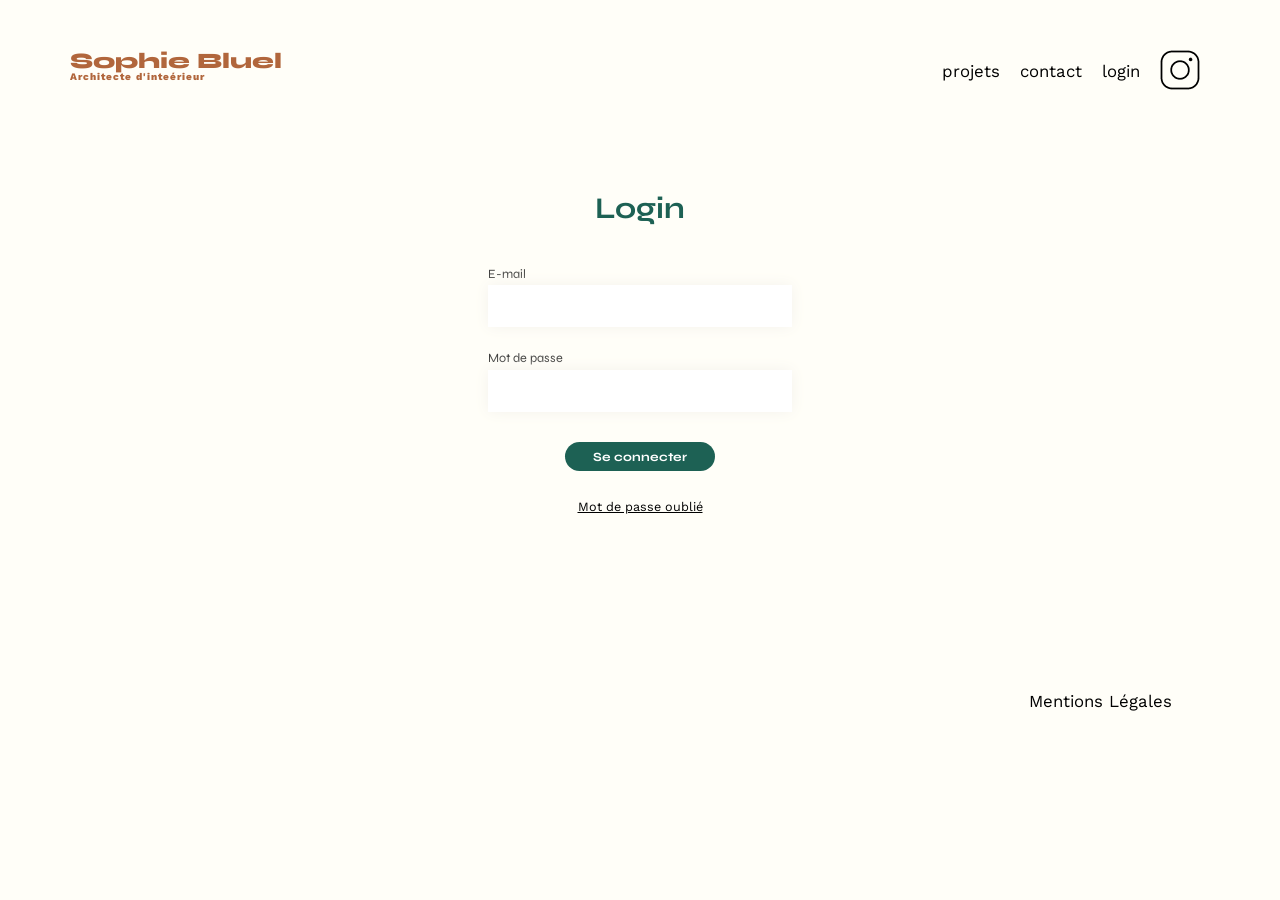
==== FrontEnd/connexion.html @ 9ab876b7 "Initial commit" ====
<!DOCTYPE html>
<html lang="fr">

<head>
    <meta charset="UTF-8">
    <title>Login</title>
    <meta name="viewport" content="width=device-width, initial-scale=1.0">
    <link rel="preconnect" href="https://fonts.googleapis.com">
    <link rel="preconnect" href="https://fonts.gstatic.com" crossorigin>
    <link href="https://fonts.googleapis.com/css2?family=Syne:wght@700;800&family=Work+Sans&display=swap"
        rel="stylesheet">
    <meta name="description" content="">
    <link rel="stylesheet" href="./assets/style.css">
</head>

<body>
    <header>
        <h1>Sophie Bluel <span>Architecte d'inteérieur</span></h1>
        <nav>
            <ul>
                <a href="index.html">projets</a>
                <a href="index.html#contact">contact</a>
                <a href="connexion.html">login</a>
                <li><img src="./assets/icons/instagram.png" alt="Instagram"></li>
            </ul>
        </nav>
    </header>

    <main>
        <section id="connexion">
            <h2>Login</h2>
            <form class="loginForm" action="#" method="#">
                <div class="connexionForm">
                    <label for="email">E-mail</label>
                    <input type="email" name="email" id="email" required>
                </div>
                <div class="connexionForm">
                    <label for="password">Mot de passe</label>
                    <input type="password" name="password" id="password" required>
                </div>
                <input class="submitBtn" type="submit" id="submitUserInfo" value="Se connecter">
                <a href="#">Mot de passe oublié</a>
            </form>

        </section>
    </main>

    <footer>
        <nav>
            <ul>
                <li>Mentions Légales</li>
            </ul>
        </nav>
    </footer>
</body>

<script src="./assets/connexion.js"></script>

</html>
---- FrontEnd/assets/style.css ----
/* http://meyerweb.com/eric/tools/css/reset/
   v2.0 | 20110126
   License: none (public domain)
*/

html,
body,
div,
span,
applet,
object,
iframe,
h1,
h2,
h3,
h4,
h5,
h6,
p,
blockquote,
pre,
a,
abbr,
acronym,
address,
big,
cite,
code,
del,
dfn,
em,
img,
ins,
kbd,
q,
s,
samp,
small,
strike,
strong,
sub,
sup,
tt,
var,
b,
u,
i,
center,
dl,
dt,
dd,
ol,
ul,
li,
fieldset,
form,
label,
legend,
table,
caption,
tbody,
tfoot,
thead,
tr,
th,
td,
article,
aside,
canvas,
details,
embed,
figure,
figcaption,
footer,
header,
hgroup,
menu,
nav,
output,
ruby,
section,
summary,
time,
mark,
audio,
video {
	margin: 0;
	padding: 0;
	border: 0;
	font-size: 100%;
	font: inherit;
	vertical-align: baseline;
}

/* HTML5 display-role reset for older browsers */
article,
aside,
details,
figcaption,
figure,
footer,
header,
hgroup,
menu,
nav,
section {
	display: block;
}

body {
	line-height: 1;
}

ol,
ul {
	list-style: none;
}

blockquote,
q {
	quotes: none;
}

blockquote:before,
blockquote:after,
q:before,
q:after {
	content: '';
	content: none;
}

table {
	border-collapse: collapse;
	border-spacing: 0;
}

/** end reset css**/
body {
	max-width: 1140px;
	margin: auto;
	font-family: 'Work Sans';
	font-size: 14px;
}

header {
	display: flex;
	justify-content: space-between;
	margin: 50px 0
}

section {
	margin: 50px 0
}

h1 {
	display: flex;
	flex-direction: column;
	font-family: 'Syne';
	font-size: 22px;
	font-weight: 800;
	color: #B1663C
}

h1>span {
	font-family: 'Work Sans';
	font-size: 10px;
	letter-spacing: 0.1em;
	;
}

h2 {
	font-family: 'Syne';
	font-weight: 700;
	font-size: 30px;
	color: #1D6154
}

nav ul {
	display: flex;
	align-items: center;
	list-style-type: none;

}

nav li,
a {
	padding: 0 10px;
	font-size: 1.2em;
	text-decoration: none;
	color: black;
}

ul a:hover {
	color: #B1663C;
}


#introduction {
	display: flex;
	align-items: center;
}

#introduction figure {
	flex: 1
}

#introduction img {
	display: block;
	margin: auto;
	width: 80%;
}

#introduction article {
	flex: 1
}

#introduction h2 {
	margin-bottom: 1em;
}

#introduction p {
	margin-bottom: 0.5em;
}

#portfolio h2 {
	text-align: center;
	margin-bottom: 1em;
}

.gallery {
	width: 100%;
	display: grid;
	grid-template-columns: 1fr 1fr 1fr;
	grid-column-gap: 20px;
	grid-row-gap: 30px;
}

.gallery figure {
	width: 100%;
	height: 505px;
}

.gallery img {
	width: 100%;
	height: 100%;
	object-fit: cover;
}

#contact {
	width: 50%;
	margin: auto;
}

#contact>* {
	text-align: center;

}

#contact h2 {
	margin-bottom: 20px;
}

#contact form {
	text-align: left;
	margin-top: 30px;
	display: flex;
	flex-direction: column;
}

#contact input {
	height: 50px;
	font-size: 1.2em;
	border: none;
	box-shadow: 0px 4px 14px rgba(0, 0, 0, 0.09);
}

#contact label {
	margin: 2em 0 1em 0;
}

#contact textarea {
	border: none;
	box-shadow: 0px 4px 14px rgba(0, 0, 0, 0.09);
}

input[type="submit"] {
	font-family: 'Syne';
	font-weight: 700;
	color: white;
	background-color: #1D6154;
	margin: 2em auto;
	width: 180px;
	text-align: center;
	border-radius: 60px;
}

footer nav ul {
	display: flex;
	justify-content: flex-end;
	margin: 2em
}


/*filtre*/

.filtre {
	display: flex;
	justify-content: center;
	margin-bottom: 30px;
}

.filterButton {
	font-family: 'Syne';
	font-size: 0.9em;
	color: #1D6154;
	background-color: white;
	border-color: #1D6154;
	border-width: 1px;
	text-align: center;
	border-radius: 60px;
	padding: 7px 20px 7px 20px;
	margin-top: 30px;
	margin-right: 10px;
	margin-bottom: 25px;
}

.filterButton:focus,
.filterButton.selected {
	background-color: #1D6154;
	color: white;
	border-width: 0px;
}

button[autofocus] {
	outline: none;
}


/*login*/

body {
	background-color: rgba(255, 254, 248, 255);
}

#logout {
	display: none;
}

#login {
	display: block
}


#connexion {
	display: flex;
	flex-direction: column;
	align-items: center;
	height: 450px;
	margin-top: 100px;

}

#connexion h2 {
	margin-bottom: 20px;
}

#connexion form {
	display: flex;
	flex-direction: column;
	align-items: center;
}

.connexionForm {
	display: flex;
	flex-direction: column;
	margin-top: 25px;
}

#connexion button {
	margin-top: 25px;
}

#email,
#password {
	width: 300px;
	height: 40px;
	box-shadow: 0px 0px 15px rgba(244, 243, 237, 255);
	border-width: 0px;

}

#connexion label {
	font-family: 'Syne';
	font-size: 0.9em;
	color: rgba(0, 0, 0, 0.756);
	margin-bottom: 5px;

}

#submitUserInfo {
	font-family: 'Syne';
	font-size: 0.9em;
	color: white;
	background-color: #1D6154;
	border-width: 0px;
	text-align: center;
	border-radius: 60px;
	padding: 7px 25px 7px 25px;
	width: 150px;
	margin-top: 30px;
	cursor: pointer;
}

#connexion a {
	margin-top: 5px;
	font-size: 0.9em;
	text-decoration: underline;
}


/* Mode connecté */

#headerEditMode {
	width: 100%;
	background-color: black;
	display: flex;
	align-items: center;
	justify-content: center;
	margin-top: 0px;
	height: 50px;
}

#logo-edition {
	display: flex;
	align-items: baseline;
}

#headerEditMode i {
	font-size: 1.1em;
	color: white;

}

#headerEditMode p {
	color: white;
	margin-left: 5px;
}

#headerEditMode button {
	margin-left: 15px;
	border-radius: 60px;
	padding: 9px 20px 9px 20px;
	font-family: 'Work Sans';
	font-weight: 600;
	border-width: 0px;
}


#figure-modify {
	display: flex;
	width: 80%;
	margin: auto;
	margin-top: 15px;
}

#figure-modify-a {
	display: flex;
	width: 80%;
	margin-bottom: 10px;
}

#figure-modify i {
	font-size: 1.2em;
}


#portfolio-modify {
	display: flex;
	justify-content: center;
	align-items: baseline;
}

#portfolio-modify i {
	margin-left: 30px;
	font-size: 1.2em;
}



/*Modal*/

#modal {
	display: none;
	position: fixed;
	z-index: 1;
	left: 0;
	top: 0;
	width: 100%;
	height: 100%;
	overflow: auto;
	background: rgba(0, 0, 0, 0.3);

}

#modal-content {
	background-color: #fff;
	margin: 15% auto;
	padding: 20px;
	border: 1px solid #888;
	border-radius: 10px;
	width: 80%;
	max-width: 650px;
	text-align: center;
	position: relative;
	max-height: 670px;
	display: flex;
	flex-direction: column;
	align-items: center;
}

#modal-content h2 {
	color: black;
	margin-top: 20px;
	font-weight: lighter;
}


#modal-close {
	position: absolute;
	top: 20px;
	right: 20px;
	width: 30px;
	height: 30px;
	cursor: pointer;
	background: none;
	border: none;
	padding: 0;
}

#modal-close i {
	font-size: 1.3em;
	display: block;
}

.gallery-modal {
	display: grid;
	grid-template-columns: repeat(5, 1fr);
	grid-template-rows: repeat(3, auto);
	grid-row-gap: 20px;
	grid-column-gap: 10px;
	margin: 40px 80px 0px 80px;
	padding-bottom: 30px;
	border-bottom: solid 2px #d0d0d0;
}

.gallery-modal figure {
	position: relative;
	height: 135px;
}

.gallery-modal img {
	max-width: 100%;
	height: 100%;
	object-fit: cover;
}

#new-photo {
	font-family: 'Syne';
	font-weight: 700;
	color: white;
	background-color: #1D6154;
	padding: 10px 25px 10px 25px;
	width: 230px;
	text-align: center;
	border-radius: 60px;
	border-width: 0px;
	margin-top: 30px;
	cursor: pointer;
}

#delete-gallery {
	color: #e03232;
	background-color: transparent;
	border: none;
	padding: 0;
	font-size: inherit;
	font-family: inherit;
	cursor: pointer;
	margin-top: 20px;
}


.gallery-modal figure i {
	position: absolute;
	color: white;
	top: 3px;
	right: 3px;
	width: 15px;
	height: 15px;
	cursor: pointer;
	padding: 4px;
	background-color: black;
	border: none;
	border-radius: 5px;
}

/*modal form*/

#modal-photo {
	background-color: #fff;
	margin: 15% auto;
	padding: 20px;
	border: 1px solid #888;
	border-radius: 10px;
	width: 80%;
	max-width: 650px;
	text-align: center;
	position: relative;
	max-height: 660px;
	display: flex;
	flex-direction: column;
	align-items: center;
	display : none;
}

#modal-photo h2 {
	color: black;
	margin-top: 20px;
	font-weight: lighter;
}

#modal-return {
	position: absolute;
	top: 20px;
	left: 20px;
	width: 30px;
	height: 30px;
	cursor: pointer;
	background: none;
	border: none;
	padding: 0;
}

#modal-return i {
	font-size: 1.3em;
	display: block;
}

#modal-photo-close {
	position: absolute;
	top: 20px;
	right: 20px;
	width: 30px;
	height: 30px;
	cursor: pointer;
	background: none;
	border: none;
	padding: 0;
}

#modal-photo-close i {
	font-size: 1.3em;
	display: block;
}

#modal-photo form {
	display: flex;
	flex-direction: column;
	padding: 30px 100px 30px 100px
}

#form-photo-div {
	height: 180px;
	display: flex;
	flex-direction: column;
	justify-content: center;
	align-items: center;
	background-color: #e8f1f6;
}
#modal-valider:disabled{
	background-color :#cbd6dc;
}
#form-photo-div i {
	font-size: 4.5em;
}
#form-photo-div #image {
	display: none;
}


#label-image {
	padding: 13px 30px 13px 30px;
	background-color: #cbd6dc;
	border-radius: 25px;
	color: #376b89;
	margin-top: 17px;
	cursor: pointer;
}

#form-photo-div p {
	font-size: 0.9em;
	color: #575859;
	margin-top: 7px;
}

.modal-photo-input {
	display: flex;
	flex-direction: column;
	margin-top: 25px;
	align-items: start;
	
	
}

#modal-photo-category,
#modal-photo-title {
	width: 100%;
	height: 37px;
	box-shadow: 0px 0px 15px rgb(233, 233, 228);
	border-width: 0px;
	margin-top: 10px;
	padding-left: 13px;
}

#barre-grise {
	padding-bottom: 45px;
	border-bottom: solid 2px #d0d0d0;
}

#modal-valider {
	font-family: 'Syne';
	font-weight: 700;
	color: white;
	
	padding: 10px 25px 10px 25px;
	width: 230px;
	border-width: 0px;
	text-align: center;
	border-radius: 60px;
	margin-top: 30px;
	cursor: pointer;
}

#iModalImage{
	color: #c5c6c9;
}
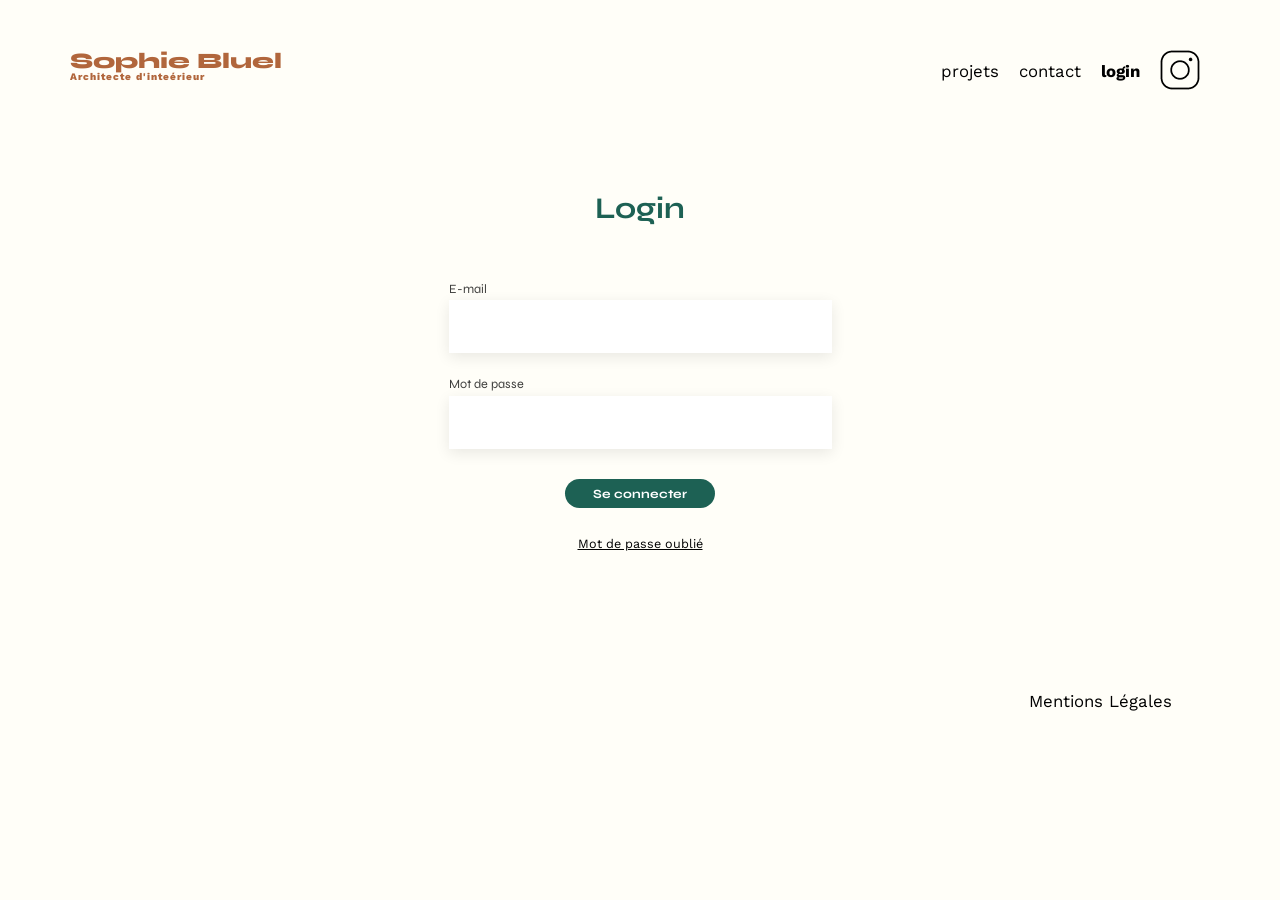
==== commit 53287ddf: "Modif. après soutenance" ====
--- a/FrontEnd/connexion.html
+++ b/FrontEnd/connexion.html
@@ -20,7 +20,7 @@
             <ul>
                 <a href="index.html">projets</a>
                 <a href="index.html#contact">contact</a>
-                <a href="connexion.html">login</a>
+                <a href="connexion.html" id="connexionLogin">login</a>
                 <li><img src="./assets/icons/instagram.png" alt="Instagram"></li>
             </ul>
         </nav>
@@ -29,6 +29,7 @@
     <main>
         <section id="connexion">
             <h2>Login</h2>
+            <div id="error"></div>
             <form class="loginForm" action="#" method="#">
                 <div class="connexionForm">
                     <label for="email">E-mail</label>
--- a/FrontEnd/assets/style.css
+++ b/FrontEnd/assets/style.css
@@ -108,6 +108,7 @@
 }
 
 body {
+	background-color: rgba(255, 254, 248, 255);
 	line-height: 1;
 }
 
@@ -175,6 +176,12 @@
 	color: #1D6154
 }
 
+
+ul a:hover {
+	color: #B1663C;
+}
+
+/*l       Nav       */
 nav ul {
 	display: flex;
 	align-items: center;
@@ -190,16 +197,20 @@
 	color: black;
 }
 
-ul a:hover {
-	color: #B1663C;
-}
-
+#logout {
+	display: none;
+}
+
+#login {
+	display: block
+}
 
 #introduction {
 	display: flex;
 	align-items: center;
 }
 
+/*l       Introduction       */
 #introduction figure {
 	flex: 1
 }
@@ -222,6 +233,7 @@
 	margin-bottom: 0.5em;
 }
 
+/*l       Portfolio       */
 #portfolio h2 {
 	text-align: center;
 	margin-bottom: 1em;
@@ -246,10 +258,13 @@
 	object-fit: cover;
 }
 
+portfolio
 #contact {
 	width: 50%;
 	margin: auto;
 }
+
+/*l       Contact       */
 
 #contact>* {
 	text-align: center;
@@ -294,14 +309,14 @@
 	border-radius: 60px;
 }
 
+/*l       Footer       */
 footer nav ul {
 	display: flex;
 	justify-content: flex-end;
 	margin: 2em
 }
 
-
-/*filtre*/
+/*                        filtre                                     */
 
 .filtre {
 	display: flex;
@@ -335,23 +350,10 @@
 	outline: none;
 }
 
-
-/*login*/
-
-body {
-	background-color: rgba(255, 254, 248, 255);
-}
-
-#logout {
-	display: none;
-}
-
-#login {
-	display: block
-}
-
+/*l                                Connexion                            */
 
 #connexion {
+
 	display: flex;
 	flex-direction: column;
 	align-items: center;
@@ -361,10 +363,14 @@
 }
 
 #connexion h2 {
+
 	margin-bottom: 20px;
 }
-
+#connexionLogin{
+font-weight: bold;
+}
 #connexion form {
+	
 	display: flex;
 	flex-direction: column;
 	align-items: center;
@@ -382,9 +388,10 @@
 
 #email,
 #password {
-	width: 300px;
-	height: 40px;
-	box-shadow: 0px 0px 15px rgba(244, 243, 237, 255);
+	height: 51px;
+	width: 379px;
+	font-size: 1.2em;
+	box-shadow: 0px 4px 14px rgba(0, 0, 0, 0.09);
 	border-width: 0px;
 
 }
@@ -416,9 +423,12 @@
 	font-size: 0.9em;
 	text-decoration: underline;
 }
-
-
-/* Mode connecté */
+#error {
+	color: red;
+	margin-top: 15px;
+}
+
+/*           Mode connecté          */
 
 #headerEditMode {
 	width: 100%;
@@ -487,7 +497,7 @@
 
 
 
-/*Modal*/
+/*             Modal                */
 
 #modal {
 	display: none;
@@ -604,7 +614,7 @@
 	border-radius: 5px;
 }
 
-/*modal form*/
+/*         modal photo        */
 
 #modal-photo {
 	background-color: #fff;
